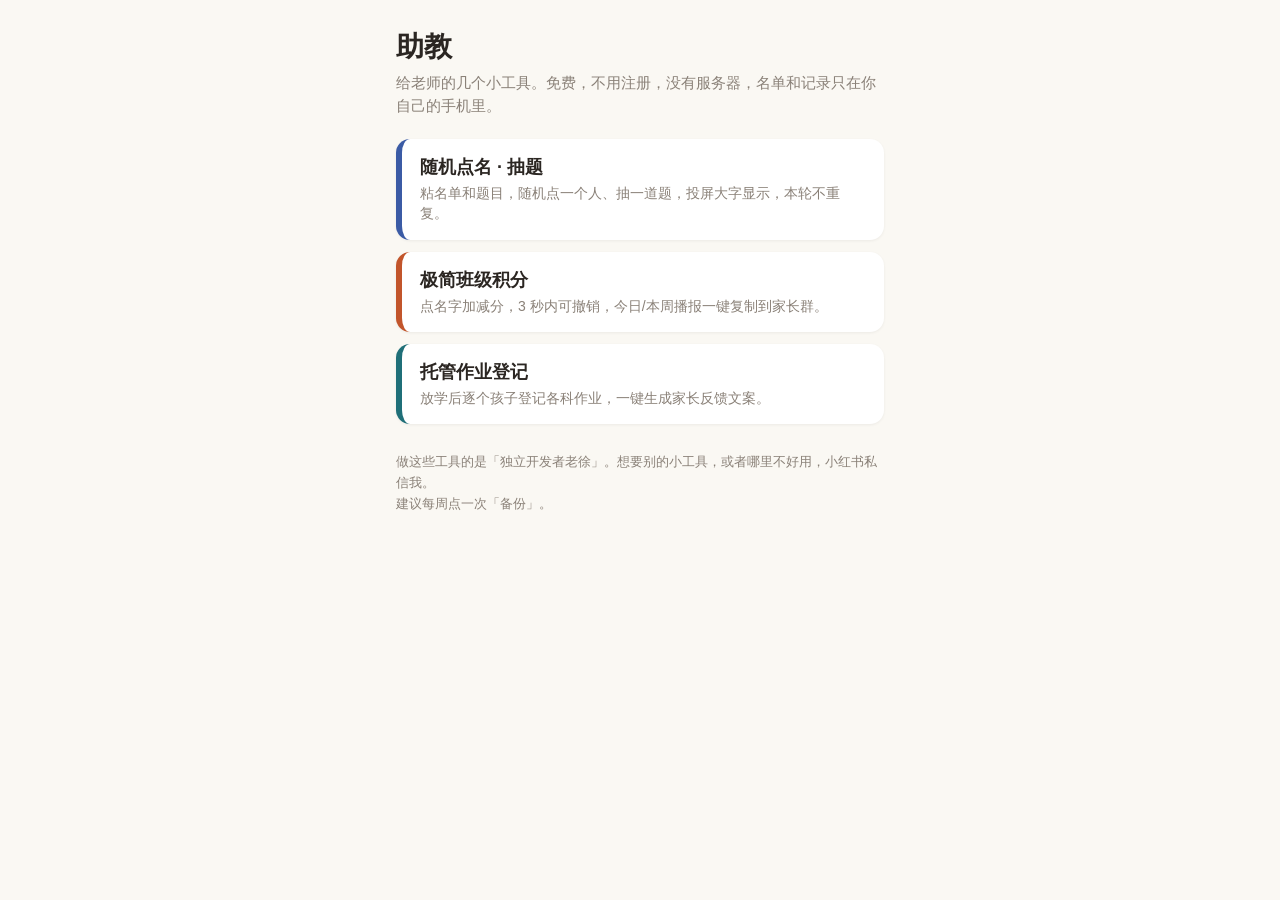
==== index.html @ 9707be9f "助教：三个老师工具合并发布，自定义域名 zhujiao.org" ====
<!doctype html>
<html lang="zh-CN">
<head>
<meta charset="utf-8">
<meta name="viewport" content="width=device-width, initial-scale=1, viewport-fit=cover">
<meta name="theme-color" content="#3B5BA5">
<title>助教 · 给老师的小工具</title>
<link rel="icon" href="data:,">
<style>
  :root { --bg:#FAF8F3; --ink:#2B2622; --muted:#8A8178; --card:#fff; --line:#E6E0D6; }
  * { box-sizing:border-box; margin:0; padding:0; }
  body { font-family:-apple-system,"PingFang SC","Hiragino Sans GB","Helvetica Neue",Arial,sans-serif; background:var(--bg); color:var(--ink); padding:28px 16px calc(28px + env(safe-area-inset-bottom)); max-width:520px; margin:0 auto; }
  h1 { font-size:28px; margin-bottom:6px; }
  .sub { color:var(--muted); font-size:15px; line-height:1.5; margin-bottom:22px; }
  a.tool { display:block; background:var(--card); border-radius:14px; padding:16px 18px; margin-bottom:12px; text-decoration:none; color:inherit; box-shadow:0 1px 3px rgba(0,0,0,.06); border-left:6px solid var(--ac); }
  a.tool b { display:block; font-size:18px; margin-bottom:4px; }
  a.tool span { color:var(--muted); font-size:14px; line-height:1.45; }
  .foot { margin-top:28px; color:var(--muted); font-size:13px; line-height:1.6; }
</style>
</head>
<body>
<h1>助教</h1>
<p class="sub">给老师的几个小工具。免费，不用注册，没有服务器，名单和记录只在你自己的手机里。</p>
<a class="tool" href="/dianming/" style="--ac:#3B5BA5"><b>随机点名 · 抽题</b><span>粘名单和题目，随机点一个人、抽一道题，投屏大字显示，本轮不重复。</span></a>
<a class="tool" href="/jifen/" style="--ac:#C2552B"><b>极简班级积分</b><span>点名字加减分，3 秒内可撤销，今日/本周播报一键复制到家长群。</span></a>
<a class="tool" href="/zuoye/" style="--ac:#1F6F78"><b>托管作业登记</b><span>放学后逐个孩子登记各科作业，一键生成家长反馈文案。</span></a>
<p class="foot">做这些工具的是「独立开发者老徐」。想要别的小工具，或者哪里不好用，小红书私信我。<br>建议每周点一次「备份」。</p>
</body>
</html>
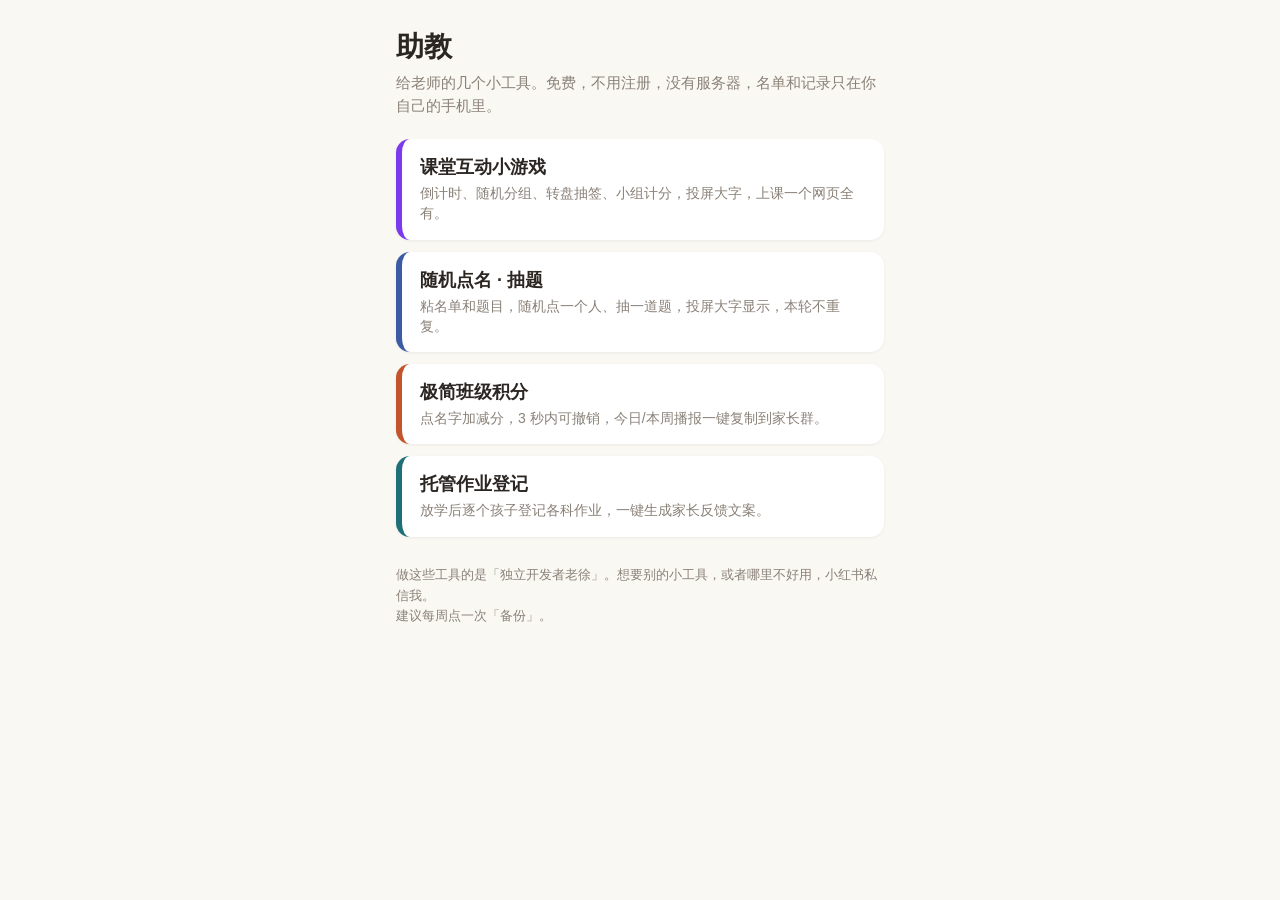
==== commit a27b6490: "上线课堂互动 /ketang，首页加入口" ====
--- a/index.html
+++ b/index.html
@@ -21,6 +21,7 @@
 <body>
 <h1>助教</h1>
 <p class="sub">给老师的几个小工具。免费，不用注册，没有服务器，名单和记录只在你自己的手机里。</p>
+<a class="tool" href="/ketang/" style="--ac:#7C3AED"><b>课堂互动小游戏</b><span>倒计时、随机分组、转盘抽签、小组计分，投屏大字，上课一个网页全有。</span></a>
 <a class="tool" href="/dianming/" style="--ac:#3B5BA5"><b>随机点名 · 抽题</b><span>粘名单和题目，随机点一个人、抽一道题，投屏大字显示，本轮不重复。</span></a>
 <a class="tool" href="/jifen/" style="--ac:#C2552B"><b>极简班级积分</b><span>点名字加减分，3 秒内可撤销，今日/本周播报一键复制到家长群。</span></a>
 <a class="tool" href="/zuoye/" style="--ac:#1F6F78"><b>托管作业登记</b><span>放学后逐个孩子登记各科作业，一键生成家长反馈文案。</span></a>
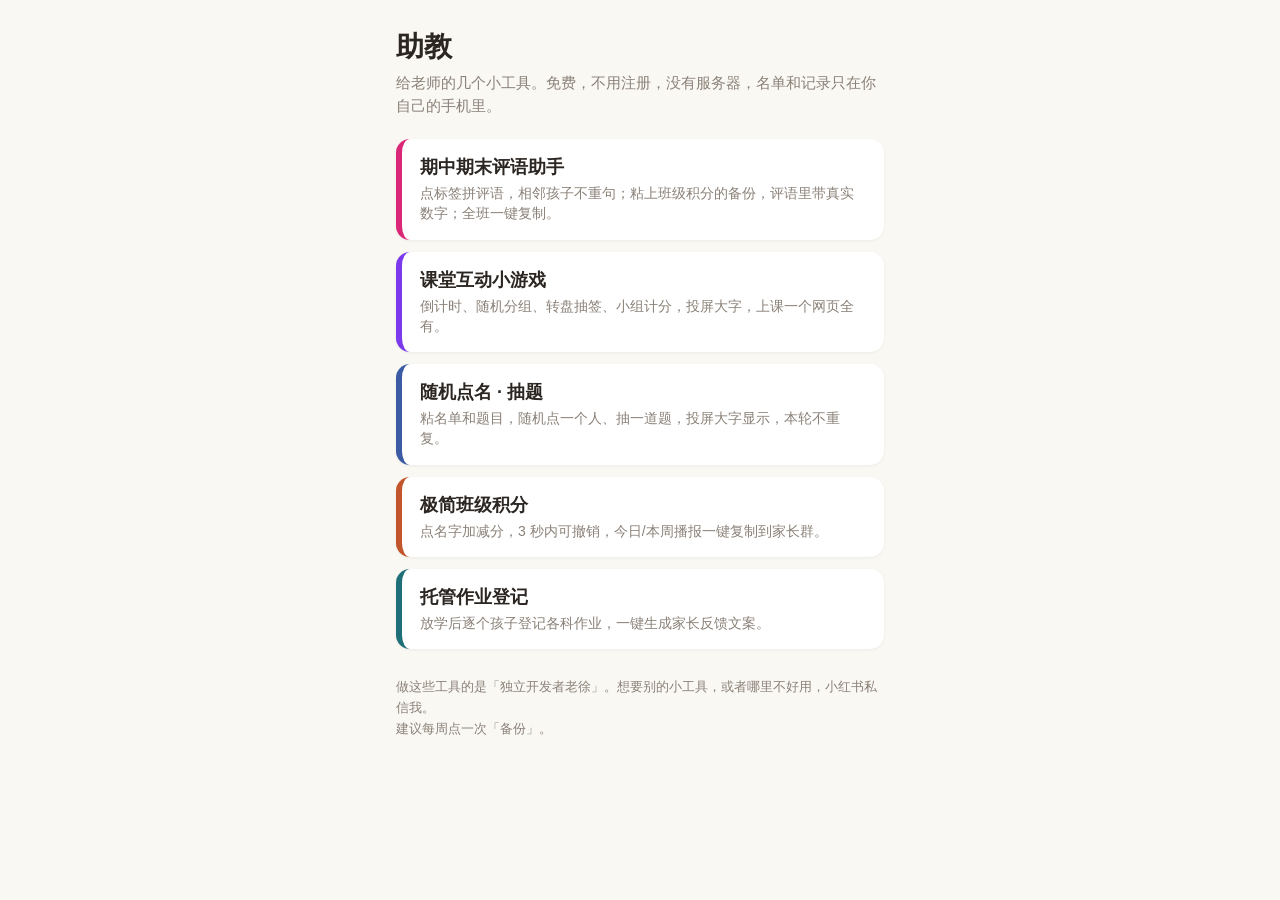
==== commit 560042c8: "首页加评语助手入口" ====
--- a/index.html
+++ b/index.html
@@ -21,6 +21,7 @@
 <body>
 <h1>助教</h1>
 <p class="sub">给老师的几个小工具。免费，不用注册，没有服务器，名单和记录只在你自己的手机里。</p>
+<a class="tool" href="/pingyu/" style="--ac:#DB2777"><b>期中期末评语助手</b><span>点标签拼评语，相邻孩子不重句；粘上班级积分的备份，评语里带真实数字；全班一键复制。</span></a>
 <a class="tool" href="/ketang/" style="--ac:#7C3AED"><b>课堂互动小游戏</b><span>倒计时、随机分组、转盘抽签、小组计分，投屏大字，上课一个网页全有。</span></a>
 <a class="tool" href="/dianming/" style="--ac:#3B5BA5"><b>随机点名 · 抽题</b><span>粘名单和题目，随机点一个人、抽一道题，投屏大字显示，本轮不重复。</span></a>
 <a class="tool" href="/jifen/" style="--ac:#C2552B"><b>极简班级积分</b><span>点名字加减分，3 秒内可撤销，今日/本周播报一键复制到家长群。</span></a>
